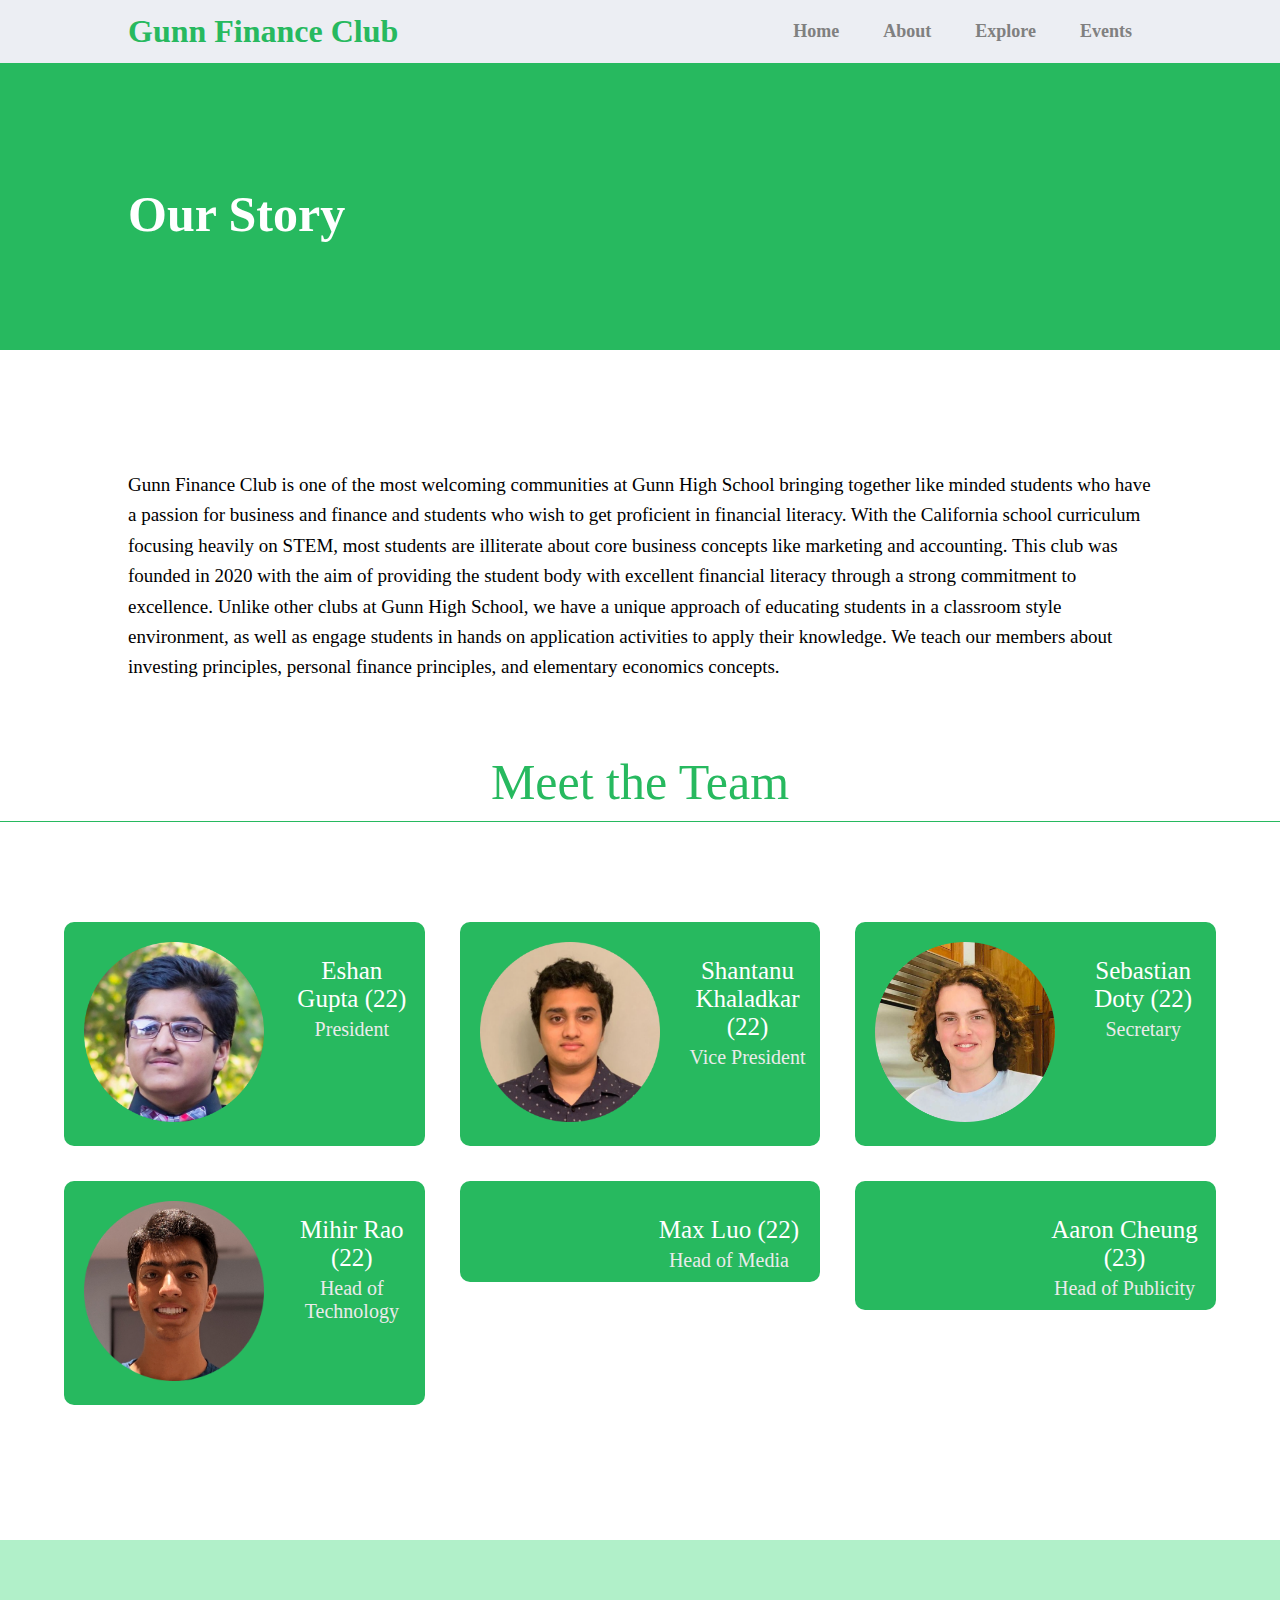
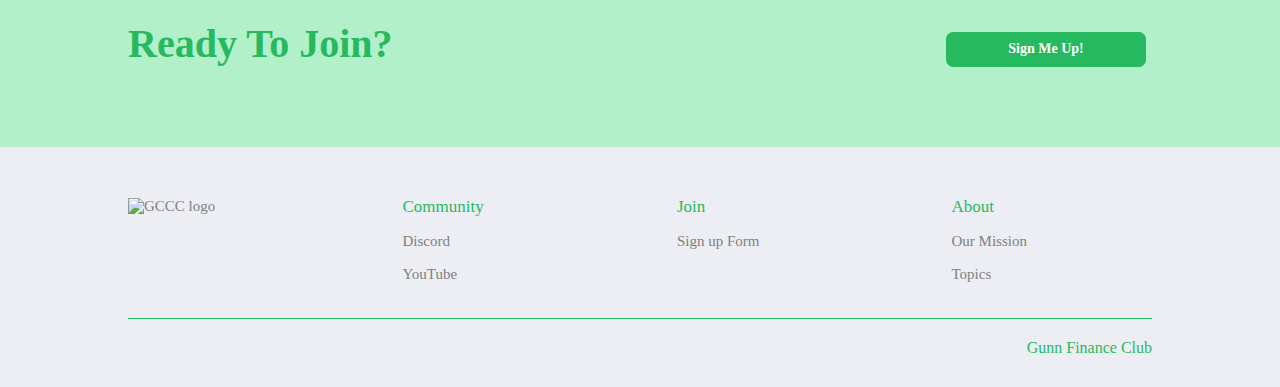
==== about/index.html @ 3a74612c "Add files via upload" ====
<!DOCTYPE html>
<html>

<head>
    <title>Gunn Finance Club</title>
    <link rel="shortcut icon" type="image/png" href="../images/cashclublogo.png"/>
    
    <!-- Styles -->
    <link rel="stylesheet" href="../css/styles.css">
    <link rel="stylesheet" href="../css/footerStyles.css">

    <!-- Fonts -->
    <link rel="preconnect" href="https://fonts.gstatic.com">
    <link href="https://fonts.googleapis.com/css2?family=Source+Sans+Pro:wght@300;400;600;700;900&display=swap" rel="stylesheet">

    <!-- Other -->
    <script type="text/javascript" src="https://ajax.googleapis.com/ajax/libs/jquery/3.5.1/jquery.min.js"></script>
    <script src="https://kit.fontawesome.com/81f93d9156.js" crossorigin="anonymous"></script>
    <meta charset="utf-8">

</head>

<body>
    <div class="mainContent2">
        <header class="siteNavHeader">
            <a href="../" class="navTitleRef">
                <h1 class="navMainTitle">Gunn Finance Club</h1>
            </a>
            <nav class="navbarItems">
                <ul class="navbarLinks">
                    <li><a href="../">Home</a></li>
                    <li><a href="../about/">About</a></li>
                    <li><a href="../explore/">Explore</a></li>
                    <!-- <li><a href="../resources/">Resources</a></li> -->
                    <li><a href="../events/">Events</a></li>
                </ul>
            </nav>
        </header>
        
        <div class="aboutUsBackgroundDiv">
            <section class="aboutUsBackgroundSection">
                <article>
                    <span class="aboutUsTitle">
                        Our Story
                    </span>
                </article>
            </section>
        </div>

        <section class="aboutUsContentSection">
            <article>
                <p class="aboutDescription">
                    Gunn Finance Club is one of the most welcoming communities at Gunn High School bringing together like minded students who have a passion for business and finance and students who wish to get proficient in financial literacy. With the California school curriculum focusing heavily on STEM, most students are illiterate about core business concepts like marketing and accounting. This club was founded in 2020 with the aim of providing the student body with excellent financial literacy through a strong commitment to excellence. Unlike other clubs at Gunn High School, we have a unique approach of educating students in a classroom style environment, as well as engage students in hands on application activities to apply their knowledge. We teach our members about investing principles, personal finance principles, and elementary economics concepts.
                </p>
            </article>
        </section>

        <section class="joinUsBackgroundSection">
            <article>
                <span class="joinUsTitle">
                    Meet the Team
                </span>
            </article>
        </section>

        <section class="officerTileSection">
            <article>
                <section class="officerCardSection">
                    <article>
                        <img class="pfp" src="../images/people/eshan.png" alt=""><br>
                    </article>

                    <article>
                        <center>
                            <p class="pfpName">
                                Eshan Gupta (22)
                            </p>
                            <p class="role">
                                President
                            </p>
                        </center>
                    </article>
                </section>
            </article>

            <article>
                <section class="officerCardSection">
                    <article>
                        <img class="pfp" src="../images/people/shantanu.png" alt=""><br>
                    </article>

                    <article>
                        <center>
                            <p class="pfpName">
                                Shantanu Khaladkar (22)
                            </p>
                            <p class="role">
                                Vice President
                            </p>
                        </center>
                    </article>
                </section>
            </article>

            <article>
                <section class="officerCardSection">
                    <article>
                        <img class="pfp" src="../images/people/sebastian.png" alt=""><br>
                    </article>

                    <article>
                        <center>
                            <p class="pfpName">
                                Sebastian Doty (22)
                            </p>
                            <p class="role">
                                Secretary
                            </p>
                        </center>
                    </article>
                </section>
            </article>

            <article>
                <section class="officerCardSection">
                    <article>
                        <img class="pfp" src="../images/people/mihir.png" alt=""><br>
                    </article>

                    <article>
                        <center>
                            <p class="pfpName">
                                Mihir Rao (22)
                            </p>
                            <p class="role">
                                Head of Technology
                            </p>
                        </center>
                    </article>
                </section>
            </article>

            <article>
                <section class="officerCardSection">
                    <article>
                        <img class="pfp" src="../images/people/max.png" alt=""><br>
                    </article>

                    <article>
                        <center>
                            <p class="pfpName">
                                Max Luo (22)
                            </p>
                            <p class="role">
                                Head of Media
                            </p>
                        </center>
                    </article>
                </section>
            </article>

            <article>
                <section class="officerCardSection">
                    <article>
                        <img class="pfp" src="../images/people/aaron.png" alt=""><br>
                    </article>

                    <article>
                        <center>
                            <p class="pfpName">
                                Aaron Cheung (23)
                            </p>
                            <p class="role">
                                Head of Publicity
                            </p>
                        </center>
                    </article>
                </section>
            </article>

            <article>
                <!-- empty -->
            </article>

            <article>
                <!-- empty -->
            </article>
        </section>

        <div class="aboutUsReadyToJoinDiv">
            <section class="aboutUsReadyToJoinSection">
                <article>
                    <h1 class="readyToJoin">
                        Ready To Join?
                    </h1>
                </article>

                <article>
                    <a href="" class="aboutJoinNow">
                        Sign Me Up!
                    </a>
                </article>
            </section>
        </div>
    </div>

    <section class="mainFooterSection">
        <article>
            <section class="footerSection">
                <article>
                    <a href="">
                        <img src="../images/gunnfinance.jpg" width="70" height="70" alt="GCCC logo">
                    </a>
                </article>
    
                <article>
                    <p class="footerSectionTitles">Community</p>
                    <a href="">Discord</a><br>
                    <a href="">YouTube</a><br>
                </article>
    
                <article>
                    <p class="footerSectionTitles">Join</p>
                    <a href="">Sign up Form</a><br>
                </article>
    
                <article>
                    <p class="footerSectionTitles">About</p>
                    <a href="">Our Mission</a><br>
                    <a href="">Topics</a><br>
                </article>
            </section>
        </article>

        <article class="footerDivider">
            <div class="footerDivider">
            </div>
        </article>

        <article>
            <p class="footerCopyRight">
                Gunn Finance Club
            </p>
        </article>
    </section>


</body>

</html>
---- css/styles.css ----
html, head, body {
    /* Removed height:100% because the navbar doesn't stick */
    width: 100%;
    margin: 0;
    padding: 0;
    background-color: white;
}

* {
    box-sizing: border-box;
}

:root {
    --color1: #27b95f;
    --color2: #000000;
    --color3: #27b95f;
    --color4: rgb(236, 238, 243);
}

/* --------------------- Home/Index Page --------------------- */

div.mainContent {
    margin-top: 12%;
    min-height: calc(100vh - 100px);
}

header.siteNavHeader {
    display: flex;
    justify-content: space-between;
    align-items: center;
    padding: 5px 10%;
    background-color:rgb(236,238,243);
    border-bottom: 2px solid #27b95f;
    

    /* Fixes navbar at the top */
    overflow: hidden;
    position: fixed;
    top: 0;
    width: 100%;
    transition: 0.8s;

    z-index: 500;
}

a.navTitleRef {
    text-decoration: none;
}

h1.navMainTitle {
    color: var(--color1);
    text-align: center;
    font-size: 32px;
    font-family: 'Times New Roman', Times, serif;
    font-weight: bold;
    margin: 0px;
    padding: 0px;
    display:inline-block; 
}

nav.navbarItems li a {
    font-size: 18px;
    font-family: 'Times New Roman', Times, serif;
    font-weight: bold;
    text-decoration: none;
    color: gray;
    transition: all 0.2s ease 0s;
}

ul.navbarLinks {
    list-style: none;
}

ul.navbarLinks li {
    display: inline-block;
    padding: 0px 20px;
}

ul.navbarLinks li a:hover {
    text-decoration: underline;
}

li.navbarDivider {
    color: var(--color1);
    cursor: default;
    font-weight: bold;
}

section.homePageContent {
    margin: 0 auto;
    padding: 0 0 0 10%;
    font-family: 'Times New Roman', Times, serif;
    font-weight: bold;
    line-height: 1;
    width: 100%;
    display: grid;

    /*Define our columns */
    grid-template-columns: 50%;
    grid-gap: 1em;
}

section.homeContentLeft {
    margin: 0 auto;
    padding: 0;
    width: 100%; 
    display: grid;

    /*Define our columns */
    grid-template-columns: 1fr 1fr;
    grid-gap: 0px;
}

section.homeContentRight {
    margin: 0 auto;
    padding: 0;
    width: 100%; 
    display: grid;

    /*Define our columns */
    grid-template-columns: 1fr 1fr;
    grid-gap: 0px;
}

a.homeJoinNow {
    display:inline-block;
    width: 200px;
    height: 50px;
    padding: 0;
    padding-top: 14px;
    background-color: var(--color1);
    border:1.5px solid var(--color1);
    outline: none;
    margin:6px 6px 0px 6px;
    border-radius:0.5em;
    box-sizing: border-box;
    text-decoration:none;
    color:white;
    font-size: 18px;
    font-weight: 700;
    text-align:center;
    transition: all 0.2s;
    cursor: pointer;
}

a.homeJoinNow:hover {
    border-color:rgb(236,238,243);;
    box-shadow: 0 0 0 3px var(--color1);
}

div.wbquote {
    width: 100%;
    background-image: url('../images/wbquotebg.jpeg');
    justify-content: center;
    display: flex;
    height: auto;
}

h1.homePageContentTitle {
    color: white;
    margin: 0;
    padding: 80px;
    padding-bottom: 20px;
    font-size: 50px;
}

p.homePageContentText {
    color: white;
    margin: 0;
    padding: 80px;
    padding-top: 10px;
    padding-bottom: 60px;
    font-size: 20px;
}

h1.homeTitle {
    color: var(--color1);
    font-size: 75px;
    align-items: center;
    margin-bottom: 10px;
    margin-top: 20px;
    padding: none;
}

p.homeSubTitle {
    font-size: 35px;
    margin-bottom: 10px;
    margin-top: 0;
    line-height: 42px;
    color: black;
}

div.homePageWave {
    margin: 0;
    margin-top: 60px;
}

section.aboutPage {
    margin: 0 auto;
    padding: 0 0 0 0;
    width: 100%; 
    display: grid;

    /*Define our columns */
    grid-template-columns: 1fr 3fr;
    grid-gap: 20px;
}

section.aboutPage article {
    height: calc(100% - 30px);
}

div.mainContent2 {
    min-height: 100vh;
}

div.bckgrnd {
    background-image: url('../images/homebg.jpg');
    background-size: contain;
    background-size: 100%;
    background-repeat: no-repeat;
}

div.aboutUsBackgroundDiv {
    background-color: var(--color1);
    min-height: 350px;
    display: flex;
    top: 0;
}

section.aboutUsBackgroundSection {
    margin: 0px auto;
    margin-top: 185px;
    padding: 0px 10%;
    width: 100%; 
    display: grid;

    /*Define our columns */
    grid-template-columns: 1fr;
    grid-gap: 5px;
}

span.aboutUsTitle {
    font-family: 'Times New Roman', Times, serif;
    font-size: 50px;
    font-weight: bold;
    color: white;
    margin: 0;
}

span.aboutUsSubTitle {
    font-size: 25px;
    font-family: 'Times New Roman', Times, serif;
    color: white;
    margin: 0;
}

section.aboutUsContentSection {
    margin: 100px 10% 10px 10%;
    padding: 0;
    display: grid;

    /*Define our columns */
    grid-template-columns: 1fr;
    grid-gap: 15px;
}

span.aboutDescriptionTitle {
    font-family: 'Times New Roman', Times, serif;
    font-size: 45px;
    color: var(--color1);
    margin-bottom: 10px;
}

p.aboutDescription {
    font-family: 'Times New Roman', Times, serif;
    color: black;
    margin: 0px;
    margin-top: 20px;
    margin-bottom: 60px;
    font-size: 19px;
    line-height: 160%;
}

div.aboutUsReadyToJoinDiv {
    background-color: #b1f0c9;
    min-height: 200px;
    display: flex;
    vertical-align: center;
}

section.aboutUsReadyToJoinSection {
    width: 100%;
    margin: 80px 10%;
    padding: 0;
    display: grid;

    /*Define our columns */
    grid-template-columns: 1fr 1fr;
    grid-gap: 15px;
}

h1.readyToJoin {
    margin: 0px;
    font-size: 40px;
    font-family: 'Times New Roman', Times, serif;
    color: var(--color1);
}

a.aboutJoinNow {
    float: right;
    display:inline-block;
    width: 200px;
    height: 35px;
    padding: 0;
    padding-top: 8.5px;
    background-color: var(--color1);
    border:1.5px solid var(--color1);
    outline: none;
    margin:12px 6px 0px 6px;
    border-radius:0.5em;
    box-sizing: border-box;
    text-decoration:none;
    color:white;
    font-size: 14px;
    font-weight: 700;
    text-align:center;
    transition: all 0.2s;
    cursor: pointer;
}

a.aboutJoinNow:hover {
    border-color: #b1f0c9;
    box-shadow: 0 0 0 3px var(--color1);
}

section.joinUsBackgroundSection {
    margin-top: 10px;
    padding: 0px 10%;
    width: 100%; 
    display: grid;

    /*Define our columns */
    grid-template-columns: 1fr;
    grid-gap: 5px;

    border-bottom: 1px solid#27b95f;
}

span.joinUsTitle {
    font-family: 'Times New Roman', Times, serif;
    display: flex;
    justify-content: center;
    font-size: 50px;
    color: var(--color3);
    margin: 0;
    margin-bottom: 10px;
}

span.joinUsSubTitle {
    display: flex;
    justify-content: center;
    font-size: 25px;
    font-family: 'Times New Roman', Times, serif;
    color: black;
    margin: 0;
    margin-bottom: 50px;
}

section.officerTileSection {
    margin-top: 100px;
    margin-bottom: 100px;
    padding: 0px 5%;
    width: 100%; 
    display: grid;

    /*Define our columns */
    grid-template-columns: 1fr 1fr 1fr;
    grid-gap: 35px;
}

div.userTileBackground {
    background-color: var(--color1);
    border-radius: 10px;
    width: 100%;
}

section.officerCardSection {
    background-color: var(--color1);

    border-radius: 10px;
    margin: 0px auto;
    padding: 10px 10px;
    width: 100%; 
    display: grid;
    justify-content: center;

    /*Define our columns */
    grid-template-columns: 1fr 1fr;
    grid-gap: 15px;
}

img.pfp {
    width: 200px;
    height: auto;
    padding: 10px;
}

p.pfpName {
    display: block;
    margin: 0;
    margin-top: 25px;
    padding: 0;
    font-size: 25px;
    color: white;
    font-family: 'Times New Roman', Times, serif;
}

p.role {
    display: block;
    margin: 0px;
    margin-top: 5px;
    padding: 0;
    color: #ebebeb;
    font-size: 20px;
    font-family: 'Times New Roman', Times, serif;
}

div.topicsBackgroundDiv {
    background-color: var(--color1);
    min-height: 350px;
    display: flex;
    top: 0;
}

section.topicsBackgroundSection {
    margin: 0px auto;
    margin-top: 160px;
    margin-bottom: 30px;
    padding: 0px 10%;
    width: 100%; 
    display: grid;

    /*Define our columns */
    grid-template-columns: 1fr;
    grid-gap: 5px;
}

span.topicsTitle {
    font-family: 'Times New Roman', Times, serif;
    font-size: 50px;
    color: white;
    margin: 0;
}

span.topicsSubTitle {
    font-size: 25px;
    font-family: 'Times New Roman', Times, serif;
    color: white;
    margin: 0;
}

section.topicsContentSection {
    margin: 40px 10%;
    padding: 0;
    display: grid;

    /*Define our columns */
    grid-template-columns: 1fr;
    grid-gap: 15px;
}

span.topicsDescriptionTitle {
    font-family: 'Times New Roman', Times, serif;
    font-size: 45px;
    color: var(--color1);
    margin-bottom: 10px;
}

p.topicsDescription {
    font-family: 'Times New Roman', Times, serif;
    color: black;
    margin: 0px;
    margin-top: 20px;
    margin-bottom: 0px;
    font-size: 19px;
    line-height: 160%;
}

div.resourcesBackgroundDiv {
    background-color: var(--color1);
    min-height: 350px;
    display: flex;
    top: 0;
}

section.resourcesBackgroundSection {
    margin: 0px auto;
    margin-top: 160px;
    margin-bottom: 30px;
    padding: 0px 10%;
    width: 100%; 
    display: grid;

    /*Define our columns */
    grid-template-columns: 1fr;
    grid-gap: 5px;
}

span.resourcesTitle {
    font-family: 'Times New Roman', Times, serif;
    font-size: 50px;
    color: white;
    margin: 0;
}

span.resourcesSubTitle {
    font-size: 25px;
    font-family: 'Times New Roman', Times, serif;
    color: white;
    margin: 0;
}

section.resourcesContentSection {
    margin: 100px 10%;
    padding: 0;
    display: grid;

    /*Define our columns */
    grid-template-columns: 1fr;
    grid-gap: 15px;
}

span.resourcesDescriptionTitle {
    font-family: 'Times New Roman', Times, serif;
    font-size: 45px;
    color: var(--color1);
    margin-bottom: 10px;
}

p.resourcesDescription {
    font-family: 'Times New Roman', Times, serif;
    color: black;
    margin: 0px;
    margin-top: 20px;
    margin-bottom: 60px;
    font-size: 19px;
    line-height: 160%;
}

div.resourcesReadyToJoinDiv {
    background-color: #b1f0c9;
    min-height: 200px;
    display: flex;
    vertical-align: center;
}

section.resourcesReadyToJoinSection {
    width: 100%;
    margin: 80px 10%;
    padding: 0;
    display: grid;

    /*Define our columns */
    grid-template-columns: 1fr 1fr;
    grid-gap: 15px;
}

a.resourcesJoinNow {
    float: right;
    display:inline-block;
    width: 200px;
    height: 35px;
    padding: 0;
    padding-top: 8.5px;
    background-color: var(--color1);
    border:1.5px solid var(--color1);
    outline: none;
    margin:12px 6px 0px 6px;
    border-radius:0.5em;
    box-sizing: border-box;
    text-decoration:none;
    color:white;
    font-size: 14px;
    font-weight: 700;
    text-align:center;
    transition: all 0.2s;
    cursor: pointer;
}

a.resourcesJoinNow:hover {
    border-color: #b1f0c9;
    box-shadow: 0 0 0 3px var(--color1);
}

section.resourcesTileSection {
    margin-top: 100px;
    margin-bottom: 100px;
    padding: 0px 10%;
    width: 100%; 
    display: grid;

    /*Define our columns */
    grid-template-columns: 1fr 1fr 1fr;
    grid-gap: 35px;
}

div.resourcesBackground {
    background-color: var(--color1);
    border-radius: 10px;
    width: 100%;
}

section.resourcesCardSection {
    background-color: var(--color1);

    border-radius: 10px;
    margin: 0px auto;
    padding: 10px 10px;
    width: 100%; 
    height: 100%;
    display: grid;
    justify-content: center;

    /*Define our columns */
    grid-template-columns: 1fr 1fr;
    grid-gap: 5px;
}

i.resourcesIcon {
    text-decoration: none;
    color: white;
    transition: 0.4s;
}

i.resourcesIcon:hover {
    text-decoration: none;
    color:rgb(189, 181, 181);
}

p.resourcesName {
    text-align: center;
    display: block;
    font-size: 28px;
    color: white;
    font-family: 'Times New Roman', Times, serif;
}

div.tradingCompetitions {
    padding-top: 9%;
    text-align: center;
    display: block;
    font-size: 50px;
    color: #27b95f;
    font-family: 'Times New Roman', Times, serif;
}

div.tradingCompetitions span {
    font-size: 25px;
    color: black;
}
---- css/footerStyles.css ----
* {
    font-family: WhitneyMedium;
}

section.mainFooterSection {
    background-color: var(--color4);
    color: white;
    
    margin: auto;
    padding: 0;
    padding-bottom: 30px;
    width: 100%; 
    display: grid;

    /*Define our columns */
    grid-template-columns: 1fr;
    grid-gap: 10px;
}

section.footerSection {
    background-color: var(--color4);
    color: var(--color1);
    
    margin: auto;
    padding-left: 10%;
    padding-right: 5%;
    padding-top: 50px;
    padding-bottom: 10px;
    width: 100%; 
    display: grid;

    /*Define our columns */
    grid-template-columns: 1fr 1fr 1fr 1fr;
    grid-gap: 10px;
}

section.footerSection a {
    display: inline-block;
    padding-bottom: 15px;
    text-decoration: none;
    color:gray;
    font-family: WhitneyMedium;
    font-size: 15px;
}

span.ablocked {
    display: inline-block;
    padding-bottom: 15px;
    text-decoration: none;
    color: #707070;
    font-family: WhitneyMedium;
    font-size: 15px;
    cursor: default;
}

p.footerSectionTitles {
    font-family: WhitneyBold;
    font-size: 17px;
    margin: 0;
    padding: 0;
    color:var(--color3);
    padding-bottom: 15px;
}

article.footerDivider {
    display: flex;
    justify-content: center;
}

article.footerDivider div {
    width: 80%;
    border-top: 1px solid var(--color3);
    color: white;
}

p.footerCopyRight {
    display: flex;
    float: right;
    font-family: WhitneyBold;
    margin: 0;
    padding: 0;
    padding-top: 10px;
    padding-right: 10%;
    color: var(--color3);
}

svg.waveSection {
    width: 100%;
    bottom: 0;
    position: absolute;
}
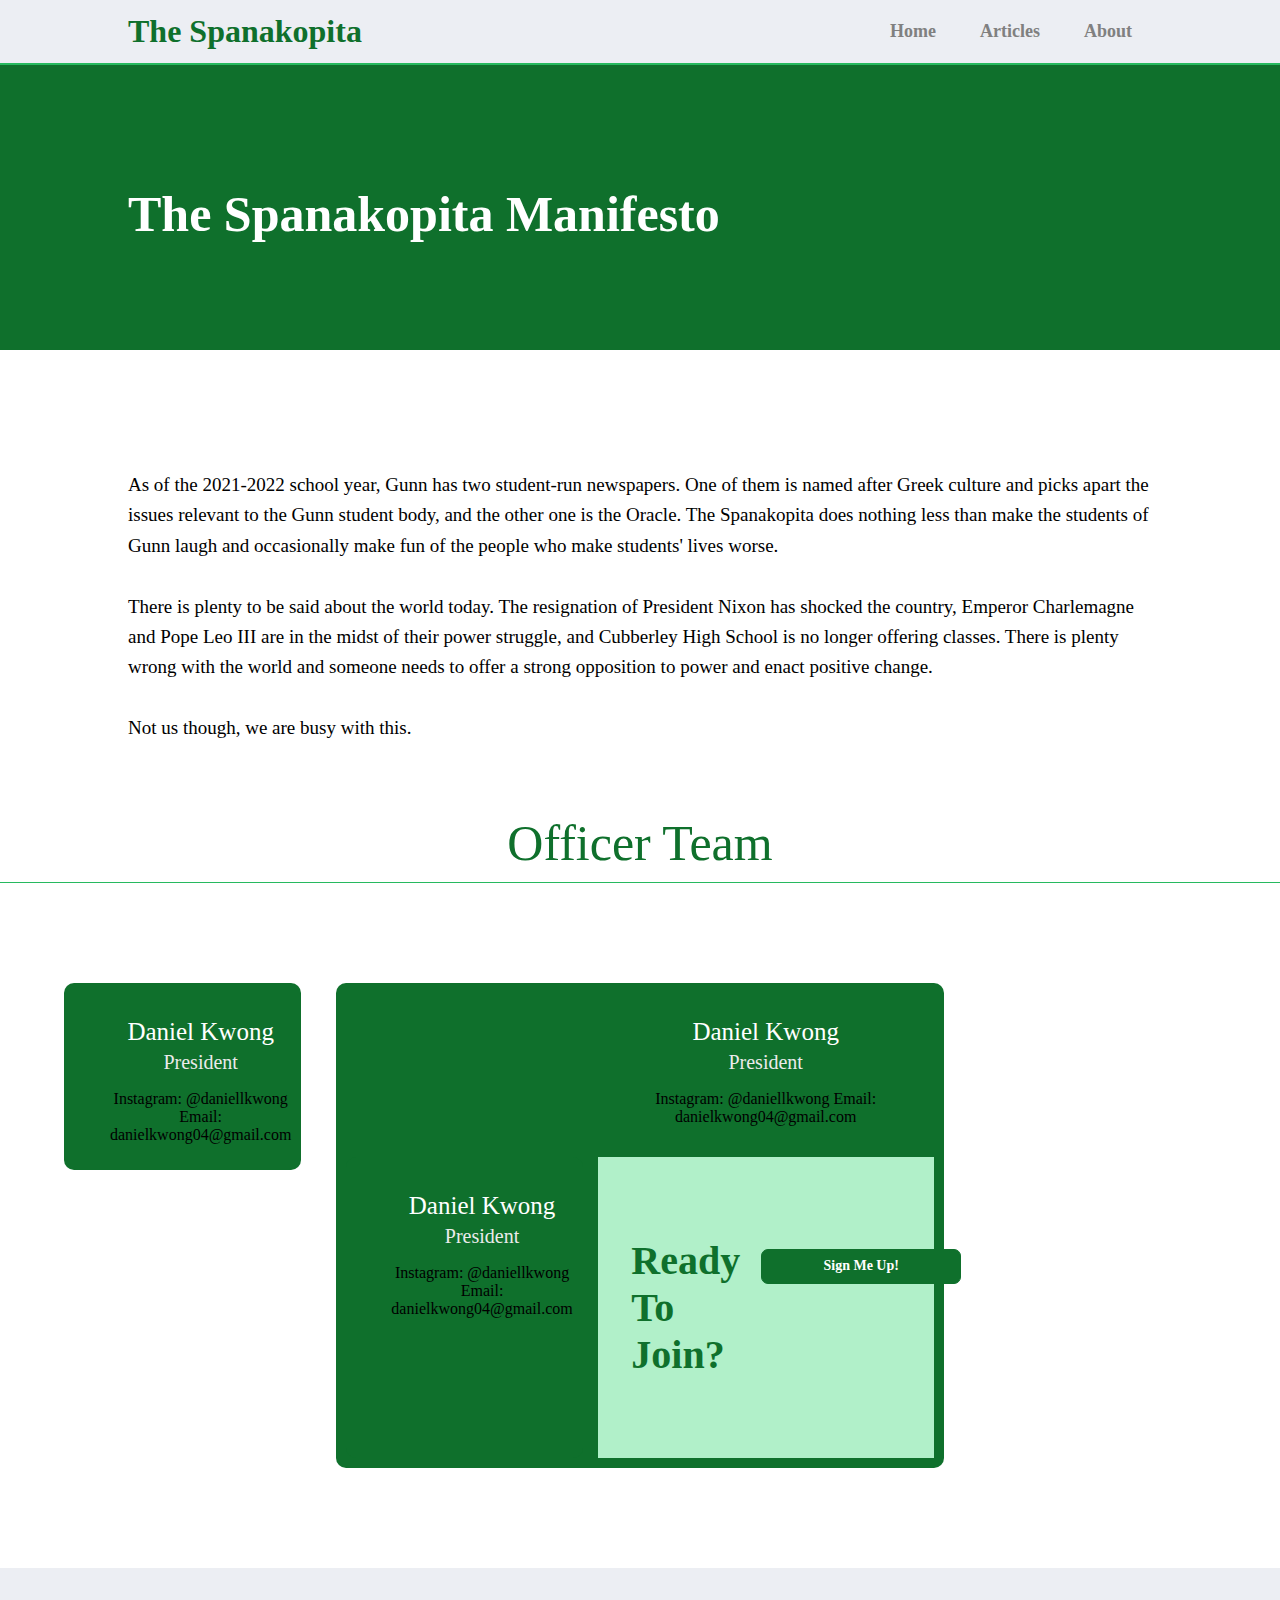
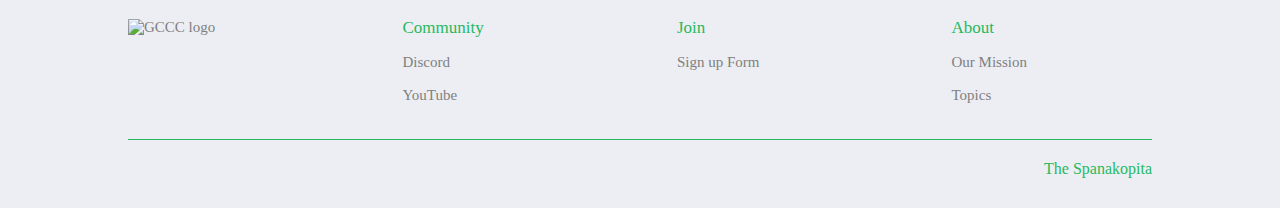
==== commit eb280a85: "Update index.html" ====
--- a/about/index.html
+++ b/about/index.html
@@ -2,9 +2,9 @@
 <html>
 
 <head>
-    <title>Gunn Finance Club</title>
+    <title>The Spanakopita</title>
     <link rel="shortcut icon" type="image/png" href="../images/cashclublogo.png"/>
-    
+
     <!-- Styles -->
     <link rel="stylesheet" href="../css/styles.css">
     <link rel="stylesheet" href="../css/footerStyles.css">
@@ -24,24 +24,22 @@
     <div class="mainContent2">
         <header class="siteNavHeader">
             <a href="../" class="navTitleRef">
-                <h1 class="navMainTitle">Gunn Finance Club</h1>
+                <h1 class="navMainTitle">The Spanakopita</h1>
             </a>
             <nav class="navbarItems">
                 <ul class="navbarLinks">
-                    <li><a href="../">Home</a></li>
-                    <li><a href="../about/">About</a></li>
-                    <li><a href="../explore/">Explore</a></li>
-                    <!-- <li><a href="../resources/">Resources</a></li> -->
-                    <li><a href="../events/">Events</a></li>
+                  <li><a href="../index.html">Home</a></li>
+                  <li><a href="../articles/index.html">Articles</a></li>
+                  <li><a href="about/index.html">About</a></li>
                 </ul>
             </nav>
         </header>
-        
+
         <div class="aboutUsBackgroundDiv">
             <section class="aboutUsBackgroundSection">
                 <article>
                     <span class="aboutUsTitle">
-                        Our Story
+                        The Spanakopita Manifesto
                     </span>
                 </article>
             </section>
@@ -50,7 +48,9 @@
         <section class="aboutUsContentSection">
             <article>
                 <p class="aboutDescription">
-                    Gunn Finance Club is one of the most welcoming communities at Gunn High School bringing together like minded students who have a passion for business and finance and students who wish to get proficient in financial literacy. With the California school curriculum focusing heavily on STEM, most students are illiterate about core business concepts like marketing and accounting. This club was founded in 2020 with the aim of providing the student body with excellent financial literacy through a strong commitment to excellence. Unlike other clubs at Gunn High School, we have a unique approach of educating students in a classroom style environment, as well as engage students in hands on application activities to apply their knowledge. We teach our members about investing principles, personal finance principles, and elementary economics concepts.
+                    As of the 2021-2022 school year, Gunn has two student-run newspapers. One of them is named after Greek culture and picks apart the issues relevant to the Gunn student body, and the other one is the Oracle. The Spanakopita does nothing less than make the students of Gunn laugh and occasionally make fun of the people who make students' lives worse. <br><br>
+                    There is plenty to be said about the world today. The resignation of President Nixon has shocked the country, Emperor Charlemagne and Pope Leo III are in the midst of their power struggle, and Cubberley High School is no longer offering classes. There is plenty wrong with the world and someone needs to offer a strong opposition to power and enact positive change.<br><br>
+                    Not us though, we are busy with this.
                 </p>
             </article>
         </section>
@@ -58,7 +58,7 @@
         <section class="joinUsBackgroundSection">
             <article>
                 <span class="joinUsTitle">
-                    Meet the Team
+                    Officer Team
                 </span>
             </article>
         </section>
@@ -69,114 +69,74 @@
                     <article>
                         <img class="pfp" src="../images/people/eshan.png" alt=""><br>
                     </article>
+                      <section class ="officerContactInfo">
+                          <article>
+
 
                     <article>
                         <center>
                             <p class="pfpName">
-                                Eshan Gupta (22)
+                                Daniel Kwong
                             </p>
                             <p class="role">
                                 President
                             </p>
-                        </center>
-                    </article>
-                </section>
-            </article>
-
-            <article>
-                <section class="officerCardSection">
-                    <article>
-                        <img class="pfp" src="../images/people/shantanu.png" alt=""><br>
-                    </article>
-
-                    <article>
-                        <center>
-                            <p class="pfpName">
-                                Shantanu Khaladkar (22)
-                            </p>
-                            <p class="role">
-                                Vice President
+                            <p class="contact">
+                              Instagram: @daniellkwong
+                              Email: danielkwong04@gmail.com
                             </p>
                         </center>
                     </article>
                 </section>
             </article>
 
-            <article>
-                <section class="officerCardSection">
-                    <article>
-                        <img class="pfp" src="../images/people/sebastian.png" alt=""><br>
-                    </article>
-
-                    <article>
-                        <center>
-                            <p class="pfpName">
-                                Sebastian Doty (22)
-                            </p>
-                            <p class="role">
-                                Secretary
-                            </p>
-                        </center>
-                    </article>
-                </section>
-            </article>
-
-            <article>
-                <section class="officerCardSection">
-                    <article>
-                        <img class="pfp" src="../images/people/mihir.png" alt=""><br>
-                    </article>
-
-                    <article>
-                        <center>
-                            <p class="pfpName">
-                                Mihir Rao (22)
-                            </p>
-                            <p class="role">
-                                Head of Technology
-                            </p>
-                        </center>
-                    </article>
-                </section>
-            </article>
-
-            <article>
-                <section class="officerCardSection">
-                    <article>
-                        <img class="pfp" src="../images/people/max.png" alt=""><br>
-                    </article>
-
-                    <article>
-                        <center>
-                            <p class="pfpName">
-                                Max Luo (22)
-                            </p>
-                            <p class="role">
-                                Head of Media
-                            </p>
-                        </center>
-                    </article>
-                </section>
-            </article>
-
-            <article>
-                <section class="officerCardSection">
-                    <article>
-                        <img class="pfp" src="../images/people/aaron.png" alt=""><br>
-                    </article>
-
-                    <article>
-                        <center>
-                            <p class="pfpName">
-                                Aaron Cheung (23)
-                            </p>
-                            <p class="role">
-                                Head of Publicity
-                            </p>
-                        </center>
-                    </article>
-                </section>
-            </article>
+            <section class="officerCardSection">
+                  <article>
+                      <img class="pfp" src="../images/people/eshan.png" alt=""><br>
+                  </article>
+                    <section class ="officerContactInfo">
+                        <article>
+
+
+                  <article>
+                      <center>
+                          <p class="pfpName">
+                              Daniel Kwong
+                          </p>
+                          <p class="role">
+                              President
+                          </p>
+                          <p class="contact">
+                            Instagram: @daniellkwong
+                            Email: danielkwong04@gmail.com
+                          </p>
+                      </center>
+                  </article>
+              </section>
+
+              <section class="officerCardSection">
+                  <article>
+                      <img class="pfp" src="../images/people/eshan.png" alt=""><br>
+                  </article>
+                    <section class ="officerContactInfo">
+                        <article>
+
+
+                  <article>
+                      <center>
+                          <p class="pfpName">
+                              Daniel Kwong
+                          </p>
+                          <p class="role">
+                              President
+                          </p>
+                          <p class="contact">
+                            Instagram: @daniellkwong
+                            Email: danielkwong04@gmail.com
+                          </p>
+                      </center>
+                  </article>
+              </section>
 
             <article>
                 <!-- empty -->
@@ -212,18 +172,18 @@
                         <img src="../images/gunnfinance.jpg" width="70" height="70" alt="GCCC logo">
                     </a>
                 </article>
-    
+
                 <article>
                     <p class="footerSectionTitles">Community</p>
                     <a href="">Discord</a><br>
                     <a href="">YouTube</a><br>
                 </article>
-    
+
                 <article>
                     <p class="footerSectionTitles">Join</p>
                     <a href="">Sign up Form</a><br>
                 </article>
-    
+
                 <article>
                     <p class="footerSectionTitles">About</p>
                     <a href="">Our Mission</a><br>
@@ -239,7 +199,7 @@
 
         <article>
             <p class="footerCopyRight">
-                Gunn Finance Club
+                The Spanakopita
             </p>
         </article>
     </section>
--- a/css/styles.css
+++ b/css/styles.css
@@ -11,7 +11,7 @@
 }
 
 :root {
-    --color1: #27b95f;
+    --color1: #0f702c;
     --color2: #000000;
     --color3: #27b95f;
     --color4: rgb(236, 238, 243);
@@ -20,7 +20,7 @@
 /* --------------------- Home/Index Page --------------------- */
 
 div.mainContent {
-    margin-top: 12%;
+    margin-top: 100%;
     min-height: calc(100vh - 100px);
 }
 
@@ -31,7 +31,7 @@
     padding: 5px 10%;
     background-color:rgb(236,238,243);
     border-bottom: 2px solid #27b95f;
-    
+
 
     /* Fixes navbar at the top */
     overflow: hidden;
@@ -55,7 +55,7 @@
     font-weight: bold;
     margin: 0px;
     padding: 0px;
-    display:inline-block; 
+    display:inline-block;
 }
 
 nav.navbarItems li a {
@@ -88,22 +88,29 @@
 
 section.homePageContent {
     margin: 0 auto;
-    padding: 0 0 0 10%;
+    padding: 0 0 0 15%;
     font-family: 'Times New Roman', Times, serif;
     font-weight: bold;
     line-height: 1;
     width: 100%;
     display: grid;
-
-    /*Define our columns */
-    grid-template-columns: 50%;
+    grid-template-areas:
+    'a b';
+    /*Define our columns */
+    grid-template-columns: 30% auto;
     grid-gap: 1em;
 }
-
+section.homePageContentLeft{
+  grid-area: a;
+}
+section.homePageContentRight{
+  grid-area: b;
+
+}
 section.homeContentLeft {
     margin: 0 auto;
     padding: 0;
-    width: 100%; 
+    width: 100%;
     display: grid;
 
     /*Define our columns */
@@ -114,7 +121,7 @@
 section.homeContentRight {
     margin: 0 auto;
     padding: 0;
-    width: 100%; 
+    width: 100%;
     display: grid;
 
     /*Define our columns */
@@ -178,7 +185,7 @@
     font-size: 75px;
     align-items: center;
     margin-bottom: 10px;
-    margin-top: 20px;
+    margin-top: 0%  ;
     padding: none;
 }
 
@@ -198,7 +205,7 @@
 section.aboutPage {
     margin: 0 auto;
     padding: 0 0 0 0;
-    width: 100%; 
+    width: 100%;
     display: grid;
 
     /*Define our columns */
@@ -211,16 +218,21 @@
 }
 
 div.mainContent2 {
-    min-height: 100vh;
-}
-
-div.bckgrnd {
-    background-image: url('../images/homebg.jpg');
+    min-height: 50vh;
+}
+
+/* div.bckgrnd {
+    background-image: url('../images/SpanakopitaLogo.jpg');
     background-size: contain;
-    background-size: 100%;
+    background-size: 20%;
     background-repeat: no-repeat;
-}
-
+} */
+div.leftPicture{
+  background-image: url('../images/SpanakopitaLogo.jpg');
+  background-size: contain;
+  background-size: 20%;
+  background-repeat: no-repeat;
+}
 div.aboutUsBackgroundDiv {
     background-color: var(--color1);
     min-height: 350px;
@@ -232,7 +244,7 @@
     margin: 0px auto;
     margin-top: 185px;
     padding: 0px 10%;
-    width: 100%; 
+    width: 100%;
     display: grid;
 
     /*Define our columns */
@@ -337,7 +349,7 @@
 section.joinUsBackgroundSection {
     margin-top: 10px;
     padding: 0px 10%;
-    width: 100%; 
+    width: 100%;
     display: grid;
 
     /*Define our columns */
@@ -352,7 +364,7 @@
     display: flex;
     justify-content: center;
     font-size: 50px;
-    color: var(--color3);
+    color: #0f702c;
     margin: 0;
     margin-bottom: 10px;
 }
@@ -361,7 +373,7 @@
     display: flex;
     justify-content: center;
     font-size: 25px;
-    font-family: 'Times New Roman', Times, serif;
+    font-family: 'Belleza', Regular 400, serif;
     color: black;
     margin: 0;
     margin-bottom: 50px;
@@ -371,7 +383,7 @@
     margin-top: 100px;
     margin-bottom: 100px;
     padding: 0px 5%;
-    width: 100%; 
+    width: 100%;
     display: grid;
 
     /*Define our columns */
@@ -391,7 +403,7 @@
     border-radius: 10px;
     margin: 0px auto;
     padding: 10px 10px;
-    width: 100%; 
+    width: 100%;
     display: grid;
     justify-content: center;
 
@@ -438,7 +450,7 @@
     margin-top: 160px;
     margin-bottom: 30px;
     padding: 0px 10%;
-    width: 100%; 
+    width: 100%;
     display: grid;
 
     /*Define our columns */
@@ -499,7 +511,7 @@
     margin-top: 160px;
     margin-bottom: 30px;
     padding: 0px 10%;
-    width: 100%; 
+    width: 100%;
     display: grid;
 
     /*Define our columns */
@@ -597,7 +609,7 @@
     margin-top: 100px;
     margin-bottom: 100px;
     padding: 0px 10%;
-    width: 100%; 
+    width: 100%;
     display: grid;
 
     /*Define our columns */
@@ -617,7 +629,7 @@
     border-radius: 10px;
     margin: 0px auto;
     padding: 10px 10px;
-    width: 100%; 
+    width: 100%;
     height: 100%;
     display: grid;
     justify-content: center;
@@ -658,4 +670,4 @@
 div.tradingCompetitions span {
     font-size: 25px;
     color: black;
-}+}
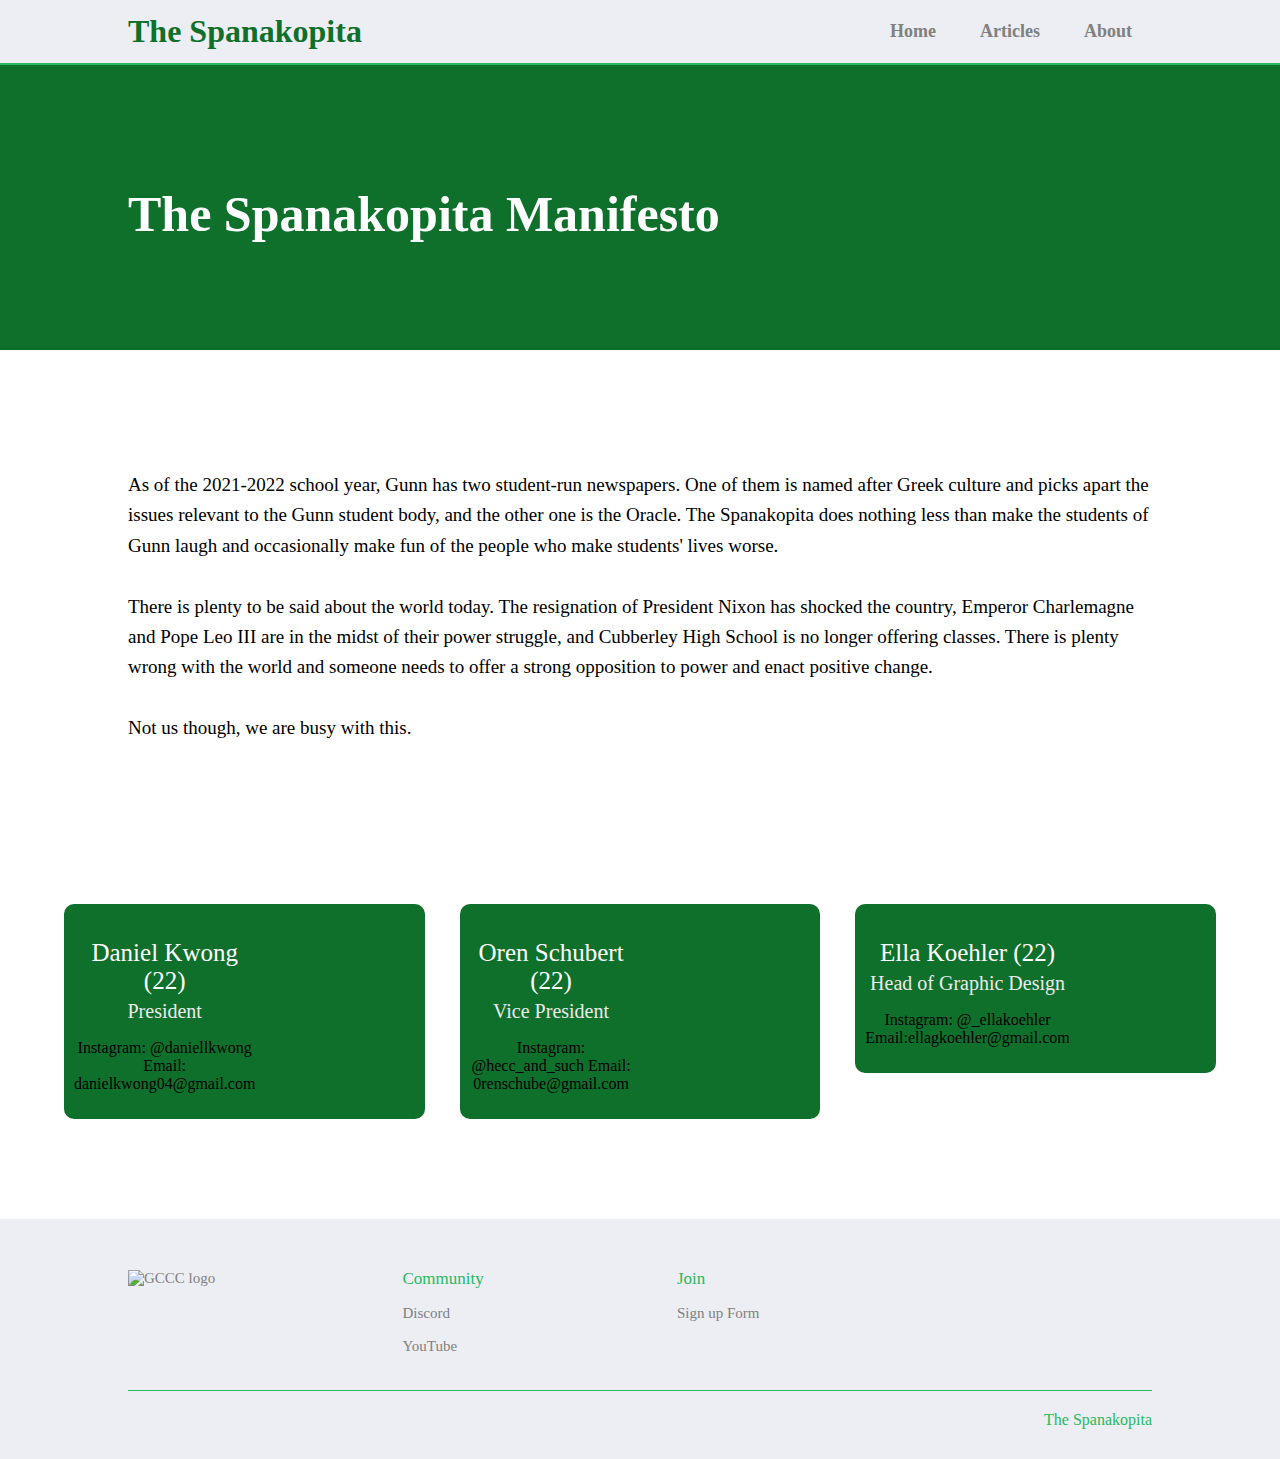
==== commit a0941cfe: "Update index.html" ====
--- a/about/index.html
+++ b/about/index.html
@@ -55,113 +55,81 @@
             </article>
         </section>
 
-        <section class="joinUsBackgroundSection">
-            <article>
-                <span class="joinUsTitle">
-                    Officer Team
-                </span>
-            </article>
-        </section>
 
         <section class="officerTileSection">
-            <article>
-                <section class="officerCardSection">
-                    <article>
-                        <img class="pfp" src="../images/people/eshan.png" alt=""><br>
-                    </article>
-                      <section class ="officerContactInfo">
-                          <article>
+      <article>
+          <section class="officerCardSection">
+            <!--  <article>
+                  <img class="pfp" src="../images/people/eshan.png" alt=""><br>
+              </article> -->
 
+              <article>
+                  <center>
+                      <p class="pfpName">
+                          Daniel Kwong (22)
+                      </p>
+                      <p class="role">
+                          President
+                      </p>
+                      <p class="contact">
+                        Instagram: @daniellkwong
+                        Email: danielkwong04@gmail.com
+                      </p>
+                  </center>
+              </article>
+          </section>
+      </article>
 
-                    <article>
-                        <center>
-                            <p class="pfpName">
-                                Daniel Kwong
-                            </p>
-                            <p class="role">
-                                President
-                            </p>
-                            <p class="contact">
-                              Instagram: @daniellkwong
-                              Email: danielkwong04@gmail.com
-                            </p>
-                        </center>
-                    </article>
-                </section>
-            </article>
+      <article>
+          <section class="officerCardSection">
+          <!--    <article>
+                  <img class="pfp" src="../images/people/shantanu.png" alt=""><br>
+              </article> -->
 
-            <section class="officerCardSection">
-                  <article>
-                      <img class="pfp" src="../images/people/eshan.png" alt=""><br>
-                  </article>
-                    <section class ="officerContactInfo">
-                        <article>
+              <article>
+                  <center>
+                      <p class="pfpName">
+                          Oren Schubert (22)
+                      </p>
+                      <p class="role">
+                          Vice President
+                      </p>
+                      <p class="contact">
+                        Instagram: @hecc_and_such
+                        Email: 0renschube@gmail.com
+                      </p>
+                  </center>
+              </article>
+          </section>
+      </article>
 
+      <article>
+          <section class="officerCardSection">
+          <!--    <article>
+                  <img class="pfp" src="../images/people/sebastian.png" alt=""><br>
+              </article>-->
 
-                  <article>
-                      <center>
-                          <p class="pfpName">
-                              Daniel Kwong
-                          </p>
-                          <p class="role">
-                              President
-                          </p>
-                          <p class="contact">
-                            Instagram: @daniellkwong
-                            Email: danielkwong04@gmail.com
-                          </p>
-                      </center>
-                  </article>
-              </section>
+              <article>
+                  <center>
+                      <p class="pfpName">
+                          Ella Koehler (22)
+                      </p>
+                      <p class="role">
+                          Head of Graphic Design
+                      </p>
+                      <p class="contact">
+                        Instagram: @_ellakoehler
+                        Email:ellagkoehler@gmail.com
+                      </p>
+                  </center>
+              </article>
+          </section>
+      </article>
 
-              <section class="officerCardSection">
-                  <article>
-                      <img class="pfp" src="../images/people/eshan.png" alt=""><br>
-                  </article>
-                    <section class ="officerContactInfo">
-                        <article>
-
-
-                  <article>
-                      <center>
-                          <p class="pfpName">
-                              Daniel Kwong
-                          </p>
-                          <p class="role">
-                              President
-                          </p>
-                          <p class="contact">
-                            Instagram: @daniellkwong
-                            Email: danielkwong04@gmail.com
-                          </p>
-                      </center>
-                  </article>
-              </section>
-
-            <article>
-                <!-- empty -->
-            </article>
-
-            <article>
-                <!-- empty -->
-            </article>
-        </section>
-
-        <div class="aboutUsReadyToJoinDiv">
+<!--        <div class="aboutUsReadyToJoinDiv">
             <section class="aboutUsReadyToJoinSection">
-                <article>
-                    <h1 class="readyToJoin">
-                        Ready To Join?
-                    </h1>
-                </article>
-
-                <article>
-                    <a href="" class="aboutJoinNow">
-                        Sign Me Up!
-                    </a>
-                </article>
             </section>
-        </div>
+        </div>-->
     </div>
 
     <section class="mainFooterSection">
@@ -184,11 +152,6 @@
                     <a href="">Sign up Form</a><br>
                 </article>
 
-                <article>
-                    <p class="footerSectionTitles">About</p>
-                    <a href="">Our Mission</a><br>
-                    <a href="">Topics</a><br>
-                </article>
             </section>
         </article>
 
